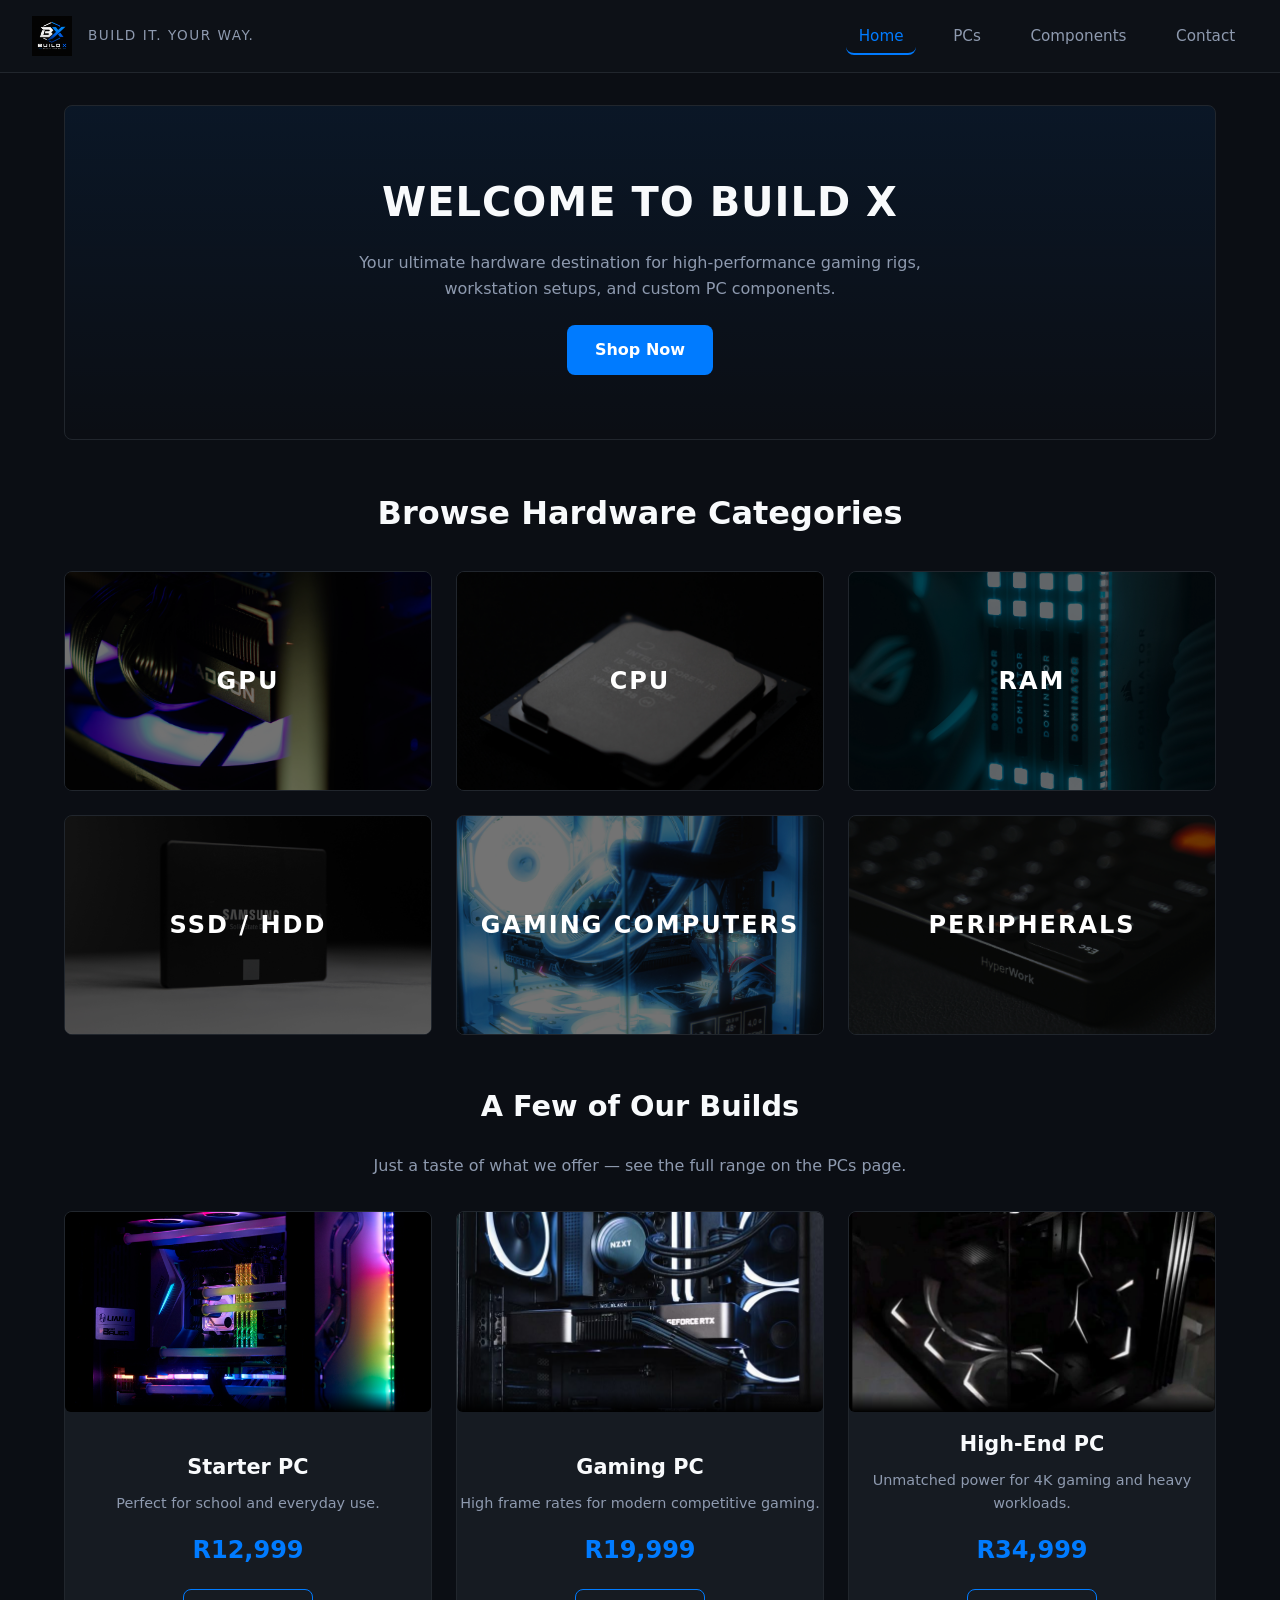
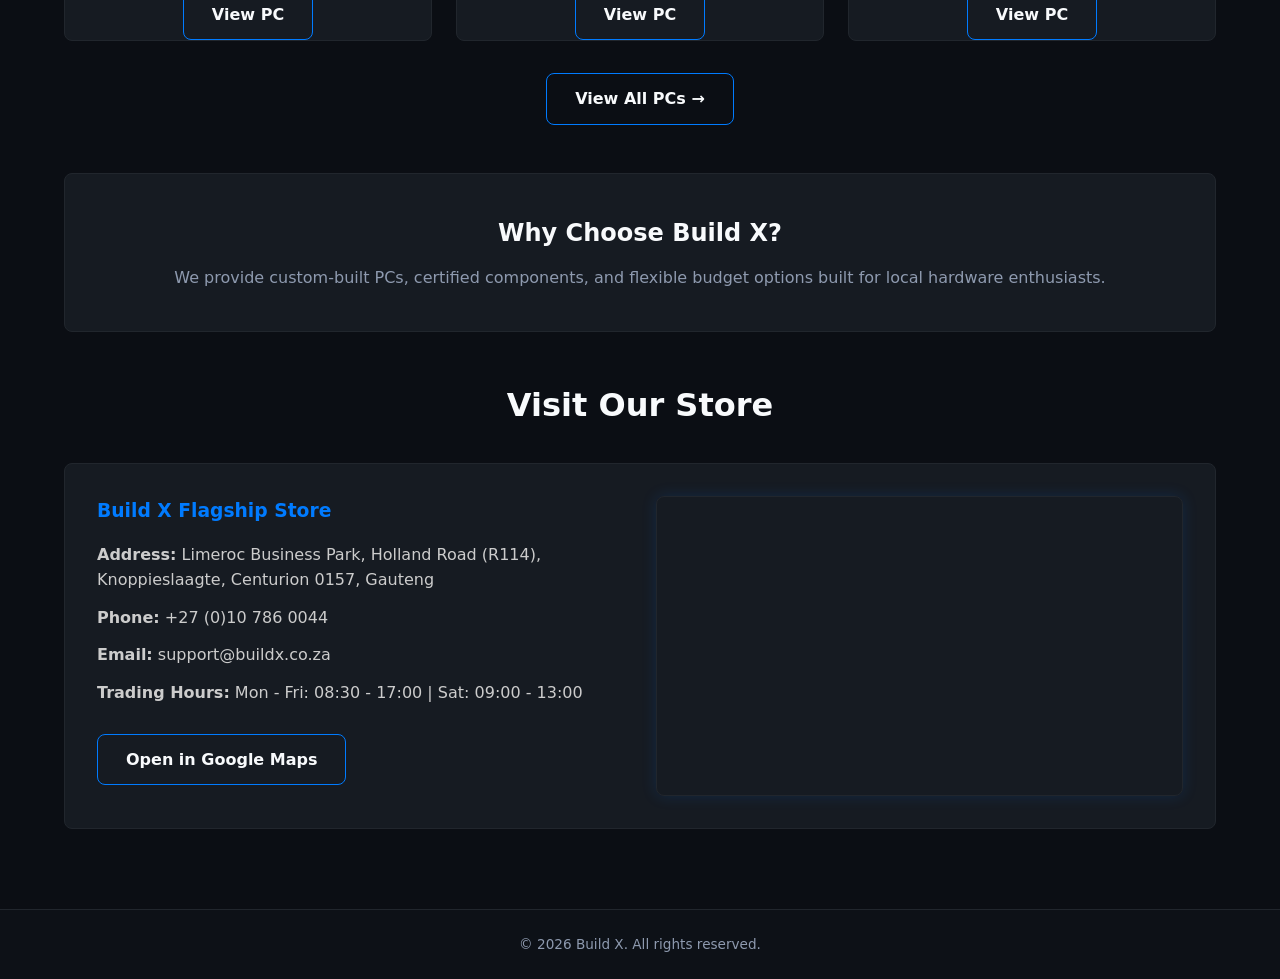
==== index.html @ 4990164e "Initial project commit" ====
<!DOCTYPE html>
<html lang="en">
<head>
  <meta charset="UTF-8">
  <meta name="viewport" content="width=device-width, initial-scale=1.0">
  <title>Build X | Custom PCs & Hardware</title>

  <!-- External CSS Stylesheet -->
  <link rel="stylesheet" href="styles.css">
</head>
<body>

  <!-- Site Header and Navigation -->
  <header class="site-header">
    <div class="logo-area">
      <!-- Site Logo Asset Link -->
      <a href="index.html">
        <img src="images/buildx.png" alt="Build X Logo" class="site-logo">
      </a>
      <span class="tagline">Build It. Your Way.</span>
    </div>

    <!-- Main Navigation Bar -->
    <nav class="main-nav">
      <ul>
        <li><a href="index.html" class="active">Home</a></li>
        <li><a href="products.html">PCs</a></li>
        <li><a href="components.html">Components</a></li>
        <li><a href="contact.html">Contact</a></li>
      </ul>
    </nav>
  </header>

  <!-- Main Content Area -->
  <main>
    <!-- Welcome Hero Banner -->
    <section class="hero">
      <h1>Welcome to Build X</h1>
      <p>Your ultimate hardware destination for high-performance gaming rigs, workstation setups, and custom PC components.</p>
      <a href="products.html" class="btn-primary">Shop Now</a>
    </section>

    <!-- Component Category Grid Section -->
    <section class="category-section">
      <h2>Browse Hardware Categories</h2>

      <div class="category-grid">
        <!-- GPU Category Card -->
        <a href="components.html#gpu" class="category-card">
          <img src="images/gpufinal.jpg" alt="Graphics Cards">
          <div class="category-overlay">
            <h3>GPU</h3>
          </div>
        </a>

        <!-- CPU Category Card -->
        <a href="components.html#cpu" class="category-card">
          <img src="images/cpu.jpg" alt="Processors">
          <div class="category-overlay">
            <h3>CPU</h3>
          </div>
        </a>

        <!-- RAM Category Card -->
        <a href="components.html#ram" class="category-card">
          <img src="images/ram.jpg" alt="Memory Modules">
          <div class="category-overlay">
            <h3>RAM</h3>
          </div>
        </a>

        <!-- Storage Category Card -->
        <a href="components.html#storage" class="category-card">
          <img src="images/ssd.jpg" alt="SSD and Hard Drives">
          <div class="category-overlay">
            <h3>SSD / HDD</h3>
          </div>
        </a>

        <!-- Gaming Computers Category Card -->
        <a href="products.html" class="category-card">
          <img src="images/pcbuildfinal.jpg" alt="Pre-built Gaming Computers">
          <div class="category-overlay">
            <h3>GAMING COMPUTERS</h3>
          </div>
        </a>

        <!-- Peripherals Category Card -->
        <a href="components.html#peripherals" class="category-card">
          <img src="images/peripherals.jpg" alt="Gaming Peripherals">
          <div class="category-overlay">
            <h3>PERIPHERALS</h3>
          </div>
        </a>
      </div>
    </section>

    <!-- Featured Pre-Built PCs Section (teaser — full catalog lives on products.html) -->
    <section class="products-section">
      <h2>A Few of Our Builds</h2>
      <p style="text-align: center; color: var(--text-muted); margin-bottom: 2rem;">
        Just a taste of what we offer — see the full range on the PCs page.
      </p>

      <div class="product-grid">

        <!-- Starter PC Card -->
        <article class="product-card">
          <div class="card-image">
            <img src="images/pccase1.jpg" alt="Starter PC">
          </div>
          <div class="card-body">
            <h3>Starter PC</h3>
            <p>Perfect for school and everyday use.</p>
            <p class="price">R12,999</p>
            <a href="products.html" class="btn-secondary">View PC</a>
          </div>
        </article>

        <!-- Gaming PC Card -->
        <article class="product-card">
          <div class="card-image">
            <img src="images/download.jpe" alt="Gaming PC">
          </div>
          <div class="card-body">
            <h3>Gaming PC</h3>
            <p>High frame rates for modern competitive gaming.</p>
            <p class="price">R19,999</p>
            <a href="products.html" class="btn-secondary">View PC</a>
          </div>
        </article>

        <!-- High-End PC Card -->
        <article class="product-card">
          <div class="card-image">
            <img src="images/overkill.jpe" alt="High-End PC Workstation">
          </div>
          <div class="card-body">
            <h3>High-End PC</h3>
            <p>Unmatched power for 4K gaming and heavy workloads.</p>
            <p class="price">R34,999</p>
            <a href="products.html" class="btn-secondary">View PC</a>
          </div>
        </article>

      </div>

      <div style="text-align: center; margin-top: 2rem;">
        <a href="products.html" class="btn-secondary">View All PCs →</a>
      </div>
    </section>

    <!-- Value Proposition Section -->
    <section class="about-summary">
      <h2>Why Choose Build X?</h2>
      <p>We provide custom-built PCs, certified components, and flexible budget options built for local hardware enthusiasts.</p>
    </section>

    <!-- Store Location & Hours Section -->
    <section class="location-section">
      <h2>Visit Our Store</h2>
      <div class="location-container">
        <!-- Store Information -->
        <div class="location-info">
          <h3>Build X Flagship Store</h3>
          <p><strong>Address:</strong> Limeroc Business Park, Holland Road (R114), Knoppieslaagte, Centurion 0157, Gauteng</p>
          <p><strong>Phone:</strong> +27 (0)10 786 0044</p>
          <p><strong>Email:</strong> support@buildx.co.za</p>
          <p><strong>Trading Hours:</strong> Mon - Fri: 08:30 - 17:00 | Sat: 09:00 - 13:00</p>
          <a href="https://www.google.com/maps/place/Evetech/@-25.9070533,28.0302525,17z/data=!3m1!4b1!4m6!3m5!1s0x1e956453e7af67eb:0x325b4bc90aec6164!8m2!3d-25.9070533!4d28.0302525!16s%2Fg%2F1tdd3hkb" target="_blank" rel="noopener noreferrer" class="btn-secondary">Open in Google Maps</a>
        </div>

        <!-- Right Side: Embedded Map -->
        <div class="location-map">
          <iframe
            src="https://www.google.com/maps/embed?pb=!1m18!1m12!1m3!1d3172.9612899073686!2d28.03025247496174!3d-25.907053251937146!2m3!1f0!2f0!3f0!3m2!1i1024!2i768!4f13.1!3m3!1m2!1s0x1e956453e7af67eb%3A0x325b4bc90aec6164!2sEvetech!5e1!3m2!1sen!2sus!4v1789694217841!5m2!1sen!2sus"
            width="100%"
            height="100%"
            style="border:0;"
            allowfullscreen=""
            loading="lazy"
            referrerpolicy="strict-origin-when-cross-origin">
          </iframe>
        </div>
      </div>
    </section>
  </main>

  <!-- Site Footer -->
  <footer class="site-footer">
    <p>&copy; 2026 Build X. All rights reserved.</p>
  </footer>

</body>
</html>
---- styles.css ----
/* ==========================================================================
   BUILD X - MAIN STYLESHEET
   Theme: Dark Tech / Cyber Blue
   ========================================================================== */

/* 1. Global CSS Variables & Theme Setup */
:root {
  --bg-dark: #0b0e14;         /* Obsidian Dark Background */
  --bg-card: #161b22;         /* Dark Card Container Background */
  --bg-header: #0d1117;       /* Header / Navigation Background */
  --accent-blue: #007bff;     /* Build X Electric Blue */
  --accent-hover: #0056b3;    /* Hover State Blue */
  --text-main: #f8fafc;       /* Bright White Text */
  --text-muted: #8e9aaf;      /* Steel Grey Muted Text */
  --border-color: #21262d;    /* Subdued Border Lines */
  --card-glow: rgba(0, 123, 255, 0.15); /* Soft Blue Neon Glow */
  --radius: 8px;              /* Smooth Corner Radius */
  --transition: all 0.3s ease;/* Smooth Animation State */
}

/* 2. Base Reset & Typography Defaults */
* {
  box-sizing: border-box;
  margin: 0;
  padding: 0;
}

.site-logo {
  max-height: 40px;
  width: auto;
  display: block;
}

body {
  background-color: var(--bg-dark);
  color: var(--text-main);
  font-family: 'Inter', system-ui, -apple-system, sans-serif;
  line-height: 1.6;
  min-height: 100vh;
  display: flex;
  flex-direction: column;
}

/* 3. Site Header & Global Navigation Menu */
.site-header {
  background-color: var(--bg-header);
  border-bottom: 1px solid var(--border-color);
  padding: 1rem 2rem;
  display: flex;
  justify-content: space-between;
  align-items: center;
  position: sticky;
  top: 0;
  z-index: 100;
}

.logo-area {
  display: flex;
  align-items: center;
  gap: 1rem;
}

.site-logo {
  height: 45px;
  width: auto;
  object-fit: contain;
}

.tagline {
  font-size: 0.85rem;
  color: var(--text-muted);
  text-transform: uppercase;
  letter-spacing: 1.5px;
}

.main-nav ul {
  display: flex;
  list-style: none;
  gap: 1.5rem;
}

.main-nav a {
  color: var(--text-muted);
  text-decoration: none;
  font-weight: 500;
  font-size: 0.95rem;
  padding: 0.5rem 0.8rem;
  border-radius: var(--radius);
  transition: var(--transition);
}

/* Pseudo-Classes: Navigation States */
.main-nav a:hover,
.main-nav a:focus {
  color: var(--text-main);
  background-color: rgba(255, 255, 255, 0.05);
  outline: none;
}

.main-nav a.active {
  color: var(--accent-blue);
  border-bottom: 2px solid var(--accent-blue);
}

/* 4. Main Page Layout & Sections */
main {
  flex: 1;
  max-width: 1200px;
  width: 90%;
  margin: 2rem auto;
}

/* Hero Section */
.hero {
  text-align: center;
  padding: 4rem 1rem;
  background: linear-gradient(180deg, rgba(0, 123, 255, 0.08) 0%, rgba(11, 14, 20, 0) 100%);
  border: 1px solid var(--border-color);
  border-radius: var(--radius);
  margin-bottom: 3rem;
}

.hero h1 {
  font-size: 2.5rem;
  letter-spacing: 1px;
  margin-bottom: 1rem;
  text-transform: uppercase;
}

.hero p {
  color: var(--text-muted);
  max-width: 600px;
  margin: 0 auto 1.5rem auto;
}

/* Button Component Styles & Hover Effects */
.btn-primary, .btn-secondary {
  display: inline-block;
  padding: 0.75rem 1.75rem;
  border-radius: var(--radius);
  font-weight: 600;
  text-decoration: none;
  transition: var(--transition);
  cursor: pointer;
}

.btn-primary {
  background-color: var(--accent-blue);
  color: #ffffff;
  border: none;
}

.btn-primary:hover, .btn-primary:focus {
  background-color: var(--accent-hover);
  box-shadow: 0 0 15px var(--card-glow);
}

.btn-secondary {
  background-color: transparent;
  color: var(--text-main);
  border: 1px solid var(--accent-blue);
}

.btn-secondary:hover, .btn-secondary:focus {
  background-color: var(--accent-blue);
  color: #ffffff;
}

/* 5. Product Grid (Flexbox / Grid Layout) */
.products-section {
  margin-bottom: 3rem;
}

.products-section h2 {
  font-size: 1.8rem;
  margin-bottom: 1.5rem;
  text-align: center;
}

.product-grid {
  display: grid;
  grid-template-columns: repeat(auto-fit, minmax(280px, 1fr));
  gap: 1.5rem;
}

/* Product Card Component & Glow Hover State */
.product-card {
  background-color: var(--bg-card);
  border: 1px solid var(--border-color);
  border-radius: var(--radius);
  padding: 1.5rem;
  text-align: center;
  transition: var(--transition);
  display: flex;
  flex-direction: column;
  justify-content: space-between;
}

.product-card:hover {
  transform: translateY(-5px);
  border-color: var(--accent-blue);
  box-shadow: 0 8px 20px var(--card-glow);
}

.product-card h3 {
  font-size: 1.3rem;
  color: var(--text-main);
  margin-bottom: 0.5rem;
}

.product-card p {
  color: var(--text-muted);
  font-size: 0.9rem;
  margin-bottom: 1rem;
}

.product-card .price {
  font-size: 1.5rem;
  font-weight: 700;
  color: var(--accent-blue);
  margin-bottom: 1.2rem;
}

/* About / Feature Summary Block */
.about-summary {
  background-color: var(--bg-card);
  border: 1px solid var(--border-color);
  padding: 2.5rem;
  border-radius: var(--radius);
  text-align: center;
}

.about-summary h2 {
  margin-bottom: 0.8rem;
}

.about-summary p {
  color: var(--text-muted);
}

/* 6. Footer Section */
.site-footer {
  background-color: var(--bg-header);
  border-top: 1px solid var(--border-color);
  text-align: center;
  padding: 1.5rem;
  color: var(--text-muted);
  font-size: 0.85rem;
}

/* ==========================================================================
   7. RESPONSIVE DESIGN (MEDIA QUERIES)
   ========================================================================== */

/* Tablet Breakpoint (768px and below) */
@media (max-width: 768px) {
  .site-header {
    flex-direction: column;
    gap: 1rem;
    padding: 1rem;
  }

  .main-nav ul {
    gap: 1rem;
  }

  .hero h1 {
    font-size: 2rem;
  }
}

/* Mobile Breakpoint (480px and below) */
@media (max-width: 480px) {
  .main-nav ul {
    flex-direction: column;
    text-align: center;
    gap: 0.5rem;
  }

  .tagline {
    display: none; /* Hide tagline on tiny screens for clean header */
  }

  .hero {
    padding: 2rem 1rem;
  }

  .hero h1 {
    font-size: 1.6rem;
  }
}
.card-image {
  width: 100%;
  height: 160px;
  margin-bottom: 1rem;
  border-radius: 6px;
  overflow: hidden;
}

.card-image img {
  width: 100%;
  height: 100%;
  object-fit: contain;
}
/* ==========================================================================
   CATEGORY IMAGE TILES (OVERLAY STYLE)
   ========================================================================== */

.category-section {
  margin: 3rem 0;
}

.category-section h2 {
  text-align: center;
  font-size: 2rem;
  margin-bottom: 2rem;
}

/* 2x3 Grid on Desktop */
.category-grid {
  display: grid;
  grid-template-columns: repeat(3, 1fr);
  gap: 1.5rem;
}

/* Card Container with Relative Positioning */
.category-card {
  position: relative;
  height: 220px;
  border-radius: var(--radius);
  overflow: hidden;
  border: 1px solid var(--border-color);
  display: block;
  text-decoration: none;
  transition: var(--transition);
}

.category-card img {
  width: 100%;
  height: 100%;
  object-fit: cover;
  transition: transform 0.4s ease;
}

/* Dark Tint Overlay with Centered Bold Text */
.category-overlay {
  position: absolute;
  inset: 0;
  background: rgba(0, 0, 0, 0.55); /* Darkens image so text stays clear */
  display: flex;
  align-items: center;
  justify-content: center;
  transition: var(--transition);
}

.category-overlay h3 {
  color: #ffffff;
  font-size: 1.5rem;
  font-weight: 800;
  text-transform: uppercase;
  letter-spacing: 2px;
  text-align: center;
  padding: 0 1rem;
}

/* Hover States: Image Zoom + Blue Border Glow */
.category-card:hover {
  border-color: var(--accent-blue);
  box-shadow: 0 0 20px var(--card-glow);
}

.category-card:hover img {
  transform: scale(1.08); /* Smooth zoom effect on hover */
}

.category-card:hover .category-overlay {
  background: rgba(0, 123, 255, 0.35); /* Swaps dark overlay to electric blue tint */
}

/* Responsive Grid for Mobile */
@media (max-width: 768px) {
  .category-grid {
    grid-template-columns: repeat(2, 1fr);
  }
}

@media (max-width: 480px) {
  .category-grid {
    grid-template-columns: 1fr;
  }
}
/* Top Category Card Container */
.category-card {
  position: relative;
  height: 220px;       /* Forces a fixed card height */
  overflow: hidden;    /* Clips image corners to match rounded border */
}

/* Top Image styling */
.category-card img {
  width: 100%;
  height: 100%;
  object-fit: cover;   /* Magic property: Zooms and crops photo to fill 100% */
}
/* 1. Remove inner padding from the outer card container */
.product-card {
  padding: 0;          /* Removes space around the image */
  overflow: hidden;    /* Keeps top corners smoothly rounded */
}

/* 2. Force the image to fill and zoom inside its header box */
.card-image {
  width: 100%;
  height: 200px;       /* Sets fixed height for the image header */
  overflow: hidden;
}

.card-image img {
  width: 100%;
  height: 100%;
  object-fit: cover;   /* Zooms and crops to eliminate empty sidebars */
}
/* ==========================================================================
   FEATURED RIGS CARD IMAGES (FULL VIEW - NO CROPPING)
   ========================================================================= */

/* Update the image container box */
.card-image {
  width: 100%;
  height: 200px; /* Kept fixed height for grid consistency */
  overflow: hidden;
  
  /* Centering logic for full containment */
  display: flex;
  align-items: center;
  justify-content: center;
  
  /* Creates a dark backdrop so edges blend in with the dark theme */
  background: #000000;
  
  /* Optional: Adds a very subtle blur glow effect */
  position: relative; 
}

/* Optional: Adds blur effect behind the object, if desired.
   If this makes it too messy, delete this whole block below. */
.card-image::before {
  content: '';
  position: absolute;
  inset: 0;
  background-image: inherit; /* Uses same background image */
  filter: blur(8px);
  opacity: 0.2; /* keeps it very faint */
}

/* Update the image itself */
.card-image img {
  width: 100%;
  height: 100%;

  
  /* Prevents blur from bleeding into the product itself */
  position: relative;
  z-index: 1;
  
  /* Optional: Softens edges a bit for smoother blend */
  mask-image: linear-gradient(to bottom, rgba(0,0,0,1) 90%, rgba(0,0,0,0) 100%);
  
  /* Keeps zoom hover effect from before */
  transition: transform 0.4s ease;
}

/* Updated hover effect to zoom the full PC case smoothly */
.product-card:hover .card-image img {
  transform: scale(1.06); 
}
/* ==========================================================================
   LOCATION & MAP SECTION
   ========================================================================== */

.location-section {
  margin: 3rem 0;
}

.location-section h2 {
  text-align: center;
  font-size: 2rem;
  margin-bottom: 2rem;
}

.location-container {
  display: grid;
  grid-template-columns: 1fr 1fr;
  gap: 2rem;
  background-color: var(--bg-card);
  border: 1px solid var(--border-color);
  border-radius: var(--radius);
  padding: 2rem;
}

.location-info h3 {
  color: var(--accent-blue);
  margin-bottom: 1rem;
}

.location-info p {
  margin-bottom: 0.75rem;
  color: #cccccc;
}

.location-info .btn-secondary {
  display: inline-block;
  margin-top: 1rem;
}

.location-map iframe {
  width: 100%;
  height: 100%;
  min-height: 250px;
}

@media (max-width: 768px) {
  .location-container {
    grid-template-columns: 1fr;
  }
}
/* 2-Column Store Layout */
.store-container {
  display: grid;
  grid-template-columns: 1fr 1fr; /* Equal split for left details & right map */
  gap: 2rem;
  align-items: center;
  text-align: left; /* Aligns text cleanly to the left */
}

.store-info h3 {
  color: var(--accent-blue);
  font-size: 1.5rem;
  margin-bottom: 1rem;
}

.store-info p {
  margin-bottom: 0.8rem;
  font-size: 0.95rem;
}

.map-btn {
  margin-top: 1rem;
  display: inline-block;
}

/* Styled Right Map Container */
.location-map {
  width: 100%;
  height: 300px;
  border-radius: var(--radius);
  overflow: hidden;
  border: 1px solid var(--border-color);
  box-shadow: 0 0 15px var(--card-glow);
}

/* Mobile Breakpoint: Stack vertically on small screens */
@media (max-width: 768px) {
  .store-container {
    grid-template-columns: 1fr;
  }
  
  .location-map {
    height: 250px;
  }
}
/* ==========================================================================
   CONTACT PAGE & FORM STYLES
   ========================================================================== */

.contact-section {
  margin-bottom: 3rem;
}

.contact-header {
  text-align: center;
  margin-bottom: 2.5rem;
}

.contact-header h1 {
  font-size: 2.2rem;
  margin-bottom: 0.5rem;
}

.contact-header p {
  color: var(--text-muted);
  max-width: 600px;
  margin: 0 auto;
}

/* 2-Column Grid Layout */
.contact-wrapper {
  display: grid;
  grid-template-columns: 1.2fr 0.8fr;
  gap: 2rem;
  align-items: start;
}

/* Contact Form Container */
.contact-form {
  background-color: var(--bg-card);
  border: 1px solid var(--border-color);
  border-radius: var(--radius);
  padding: 2rem;
  display: flex;
  flex-direction: column;
  gap: 1.2rem;
}

.form-group {
  display: flex;
  flex-direction: column;
  gap: 0.5rem;
  text-align: left;
}

.form-group label {
  font-size: 0.9rem;
  font-weight: 600;
  color: var(--text-main);
}

/* Inputs, Selects, & Textareas */
.form-group input,
.form-group select,
.form-group textarea {
  width: 100%;
  padding: 0.75rem 1rem;
  background-color: var(--bg-dark);
  border: 1px solid var(--border-color);
  border-radius: var(--radius);
  color: var(--text-main);
  font-family: inherit;
  font-size: 0.95rem;
  transition: var(--transition);
}

/* Focus Pseudo-Class State (Required for UX & Rubric points) */
.form-group input:focus,
.form-group select:focus,
.form-group textarea:focus {
  outline: none;
  border-color: var(--accent-blue);
  box-shadow: 0 0 10px var(--card-glow);
}

.form-submit {
  width: 100%;
  margin-top: 0.5rem;
}

/* Contact Info Card (Right Side) */
.contact-info-card {
  background-color: var(--bg-card);
  border: 1px solid var(--border-color);
  border-radius: var(--radius);
  padding: 2rem;
  text-align: left;
}

.contact-info-card h3 {
  color: var(--accent-blue);
  margin-bottom: 1.5rem;
  font-size: 1.4rem;
}

.info-item {
  margin-bottom: 1.2rem;
}

.info-title {
  display: block;
  font-weight: 600;
  color: var(--text-main);
  font-size: 0.9rem;
}

.info-item p {
  color: var(--text-muted);
  font-size: 0.95rem;
}

.support-box {
  margin-top: 2rem;
  padding: 1rem;
  background-color: rgba(0, 123, 255, 0.08);
  border: 1px solid var(--card-glow);
  border-radius: var(--radius);
}

.support-box h4 {
  color: var(--accent-blue);
  margin-bottom: 0.4rem;
}

.support-box p {
  font-size: 0.85rem;
  color: var(--text-muted);
}

/* Responsive Breakpoint for Mobile/Tablet */
@media (max-width: 768px) {
  .contact-wrapper {
    grid-template-columns: 1fr;
  }
}
/* ==========================================================================
   RESPONSIVE — TYPOGRAPHY ADJUSTMENTS (add inside existing 768px query)
   ========================================================================== */
@media (max-width: 768px) {
  h2 {
    font-size: 1.5rem;
  }

  .product-card h3 {
    font-size: 1.15rem;
  }

  .product-card .price {
    font-size: 1.3rem;
  }

  .category-overlay h3 {
    font-size: 1.2rem;
  }

  .about-summary p,
  .hero p {
    font-size: 0.95rem;
  }
}

/* ==========================================================================
   RESPONSIVE — IMAGE ADJUSTMENTS (add inside existing 768px query)
   ========================================================================== */
@media (max-width: 768px) {
  .category-card {
    height: 160px; /* shorter tiles so 2-column grid doesn't feel cramped */
  }

  .card-image {
    height: 160px;
  }

  .location-map {
    height: 220px;
  }
}
/* ==========================================================================
   RESPONSIVE — MOBILE REFINEMENTS (add inside existing 480px query)
   ========================================================================== */
@media (max-width: 480px) {
  h2 {
    font-size: 1.3rem;
  }

  .product-card h3 {
    font-size: 1.05rem;
  }

  .product-card .price {
    font-size: 1.2rem;
  }

  .category-overlay h3 {
    font-size: 1rem;
    letter-spacing: 1px; /* tighter than desktop's 2px, less cramped on small screens */
  }

  .category-card {
    height: 140px;
  }

  .card-image {
    height: 140px;
  }

  .btn-primary, .btn-secondary {
    width: 100%; /* full-width tappable buttons feel better on touch screens */
    text-align: center;
    padding: 0.85rem 1rem; /* slightly taller for easier tapping */
  }

  main {
    width: 92%; /* a bit more breathing room on tiny screens */
  }

  .location-map {
    height: 200px;
  }
}
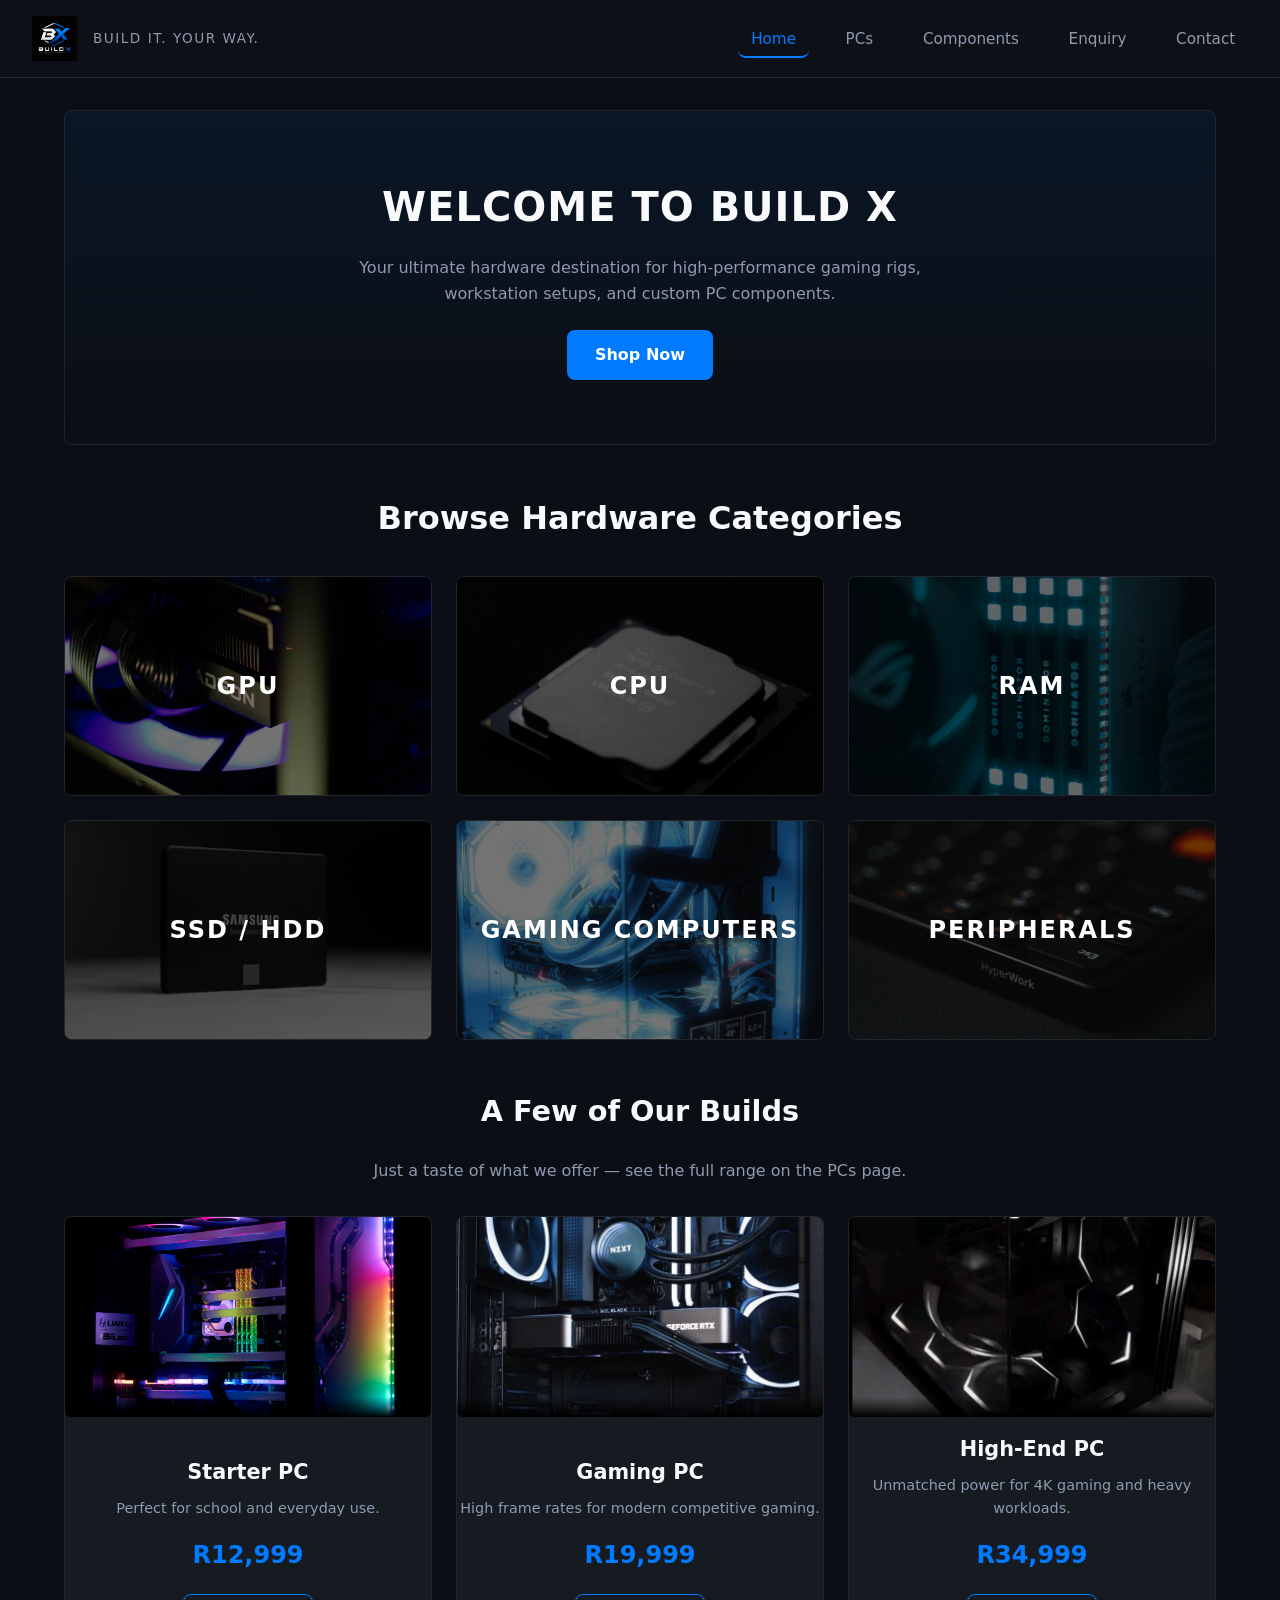
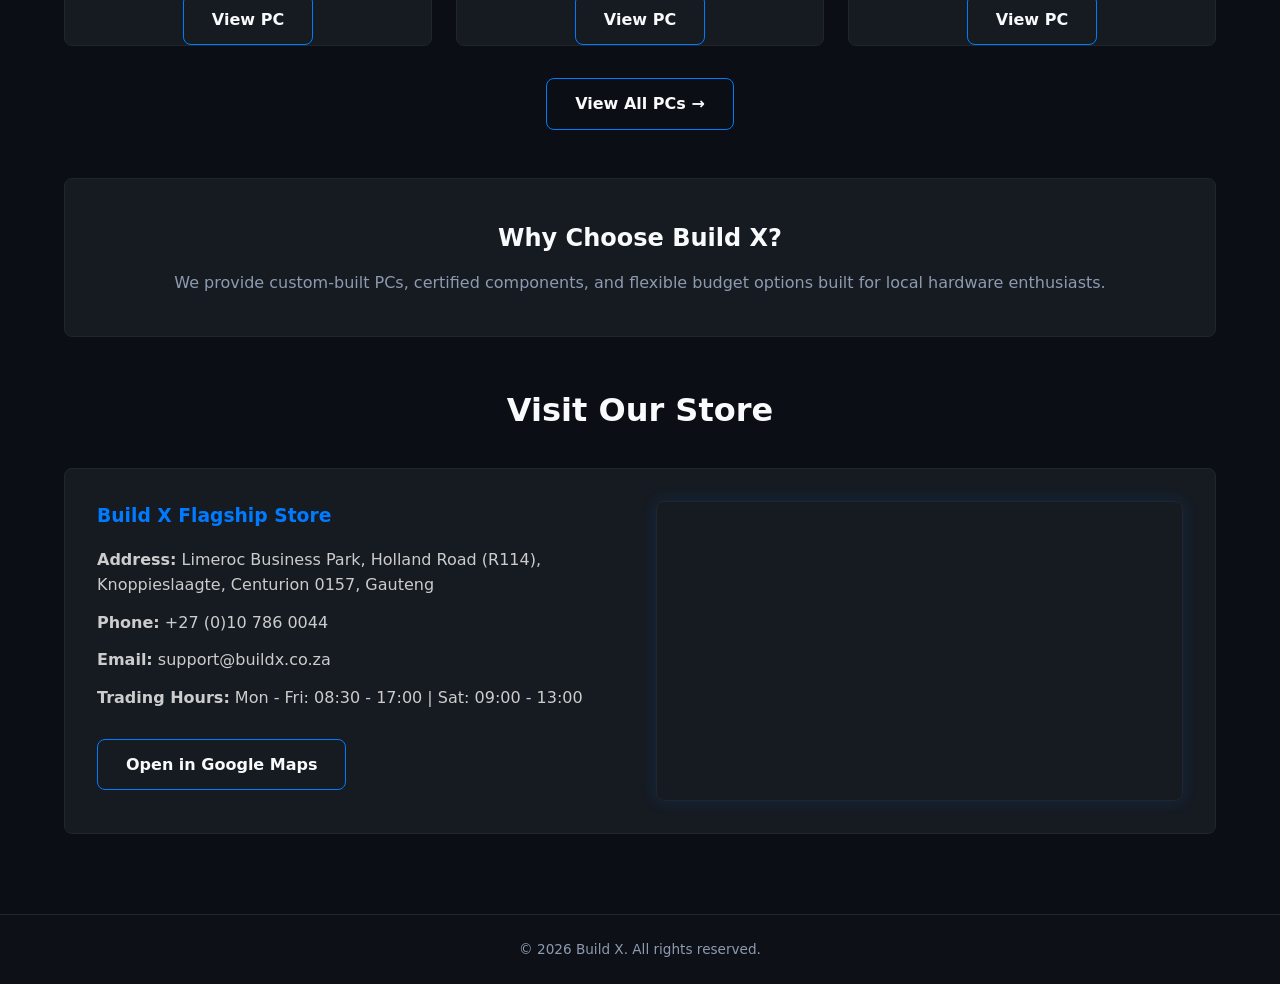
==== commit 35291b3f: "Final polish: Fixed mobile CSS, updated navigation links, finalised project" ====
--- a/index.html
+++ b/index.html
@@ -3,7 +3,9 @@
 <head>
   <meta charset="UTF-8">
   <meta name="viewport" content="width=device-width, initial-scale=1.0">
-  <title>Build X | Custom PCs & Hardware</title>
+  <title>Build X | Gaming PCs & Custom Computers South Africa</title>
+  <meta name="description" content="Shop pre-built gaming PCs, custom computers and PC components at Build X in South Africa. Explore GPUs, CPUs, RAM and storage for gaming, work and creative builds.">
+  <meta name="keywords" content="gaming PCs South Africa, pre-built gaming computers, custom PC builds South Africa, gaming computer, 1440p gaming PC, 4K workstation, PC components, graphics cards, GPUs, CPUs, RAM, SSD storage, Build X">
 
   <!-- External CSS Stylesheet -->
   <link rel="stylesheet" href="styles.css">
@@ -15,7 +17,7 @@
     <div class="logo-area">
       <!-- Site Logo Asset Link -->
       <a href="index.html">
-        <img src="images/buildx.png" alt="Build X Logo" class="site-logo">
+        <img src="images/buildx.png" alt="Build X custom computers and gaming PCs logo" class="site-logo">
       </a>
       <span class="tagline">Build It. Your Way.</span>
     </div>
@@ -26,6 +28,7 @@
         <li><a href="index.html" class="active">Home</a></li>
         <li><a href="products.html">PCs</a></li>
         <li><a href="components.html">Components</a></li>
+        <li><a href="enquiries.html">Enquiry</a></li>
         <li><a href="contact.html">Contact</a></li>
       </ul>
     </nav>
@@ -47,7 +50,7 @@
       <div class="category-grid">
         <!-- GPU Category Card -->
         <a href="components.html#gpu" class="category-card">
-          <img src="images/gpufinal.jpg" alt="Graphics Cards">
+          <img src="images/gpufinal.jpg" alt="Graphics card components for custom gaming PCs">
           <div class="category-overlay">
             <h3>GPU</h3>
           </div>
@@ -55,7 +58,7 @@
 
         <!-- CPU Category Card -->
         <a href="components.html#cpu" class="category-card">
-          <img src="images/cpu.jpg" alt="Processors">
+          <img src="images/cpu.jpg" alt="Desktop processors for gaming and custom computer builds">
           <div class="category-overlay">
             <h3>CPU</h3>
           </div>
@@ -63,7 +66,7 @@
 
         <!-- RAM Category Card -->
         <a href="components.html#ram" class="category-card">
-          <img src="images/ram.jpg" alt="Memory Modules">
+          <img src="images/ram.jpg" alt="RAM memory modules for desktop PC upgrades">
           <div class="category-overlay">
             <h3>RAM</h3>
           </div>
@@ -71,7 +74,7 @@
 
         <!-- Storage Category Card -->
         <a href="components.html#storage" class="category-card">
-          <img src="images/ssd.jpg" alt="SSD and Hard Drives">
+          <img src="images/ssd.jpg" alt="SSD storage drives for custom computers and gaming PCs">
           <div class="category-overlay">
             <h3>SSD / HDD</h3>
           </div>
@@ -79,7 +82,7 @@
 
         <!-- Gaming Computers Category Card -->
         <a href="products.html" class="category-card">
-          <img src="images/pcbuildfinal.jpg" alt="Pre-built Gaming Computers">
+          <img src="images/pcbuildfinal.jpg" alt="Pre-built gaming computers available from Build X in South Africa">
           <div class="category-overlay">
             <h3>GAMING COMPUTERS</h3>
           </div>
@@ -87,7 +90,7 @@
 
         <!-- Peripherals Category Card -->
         <a href="components.html#peripherals" class="category-card">
-          <img src="images/peripherals.jpg" alt="Gaming Peripherals">
+          <img src="images/peripherals.jpg" alt="Gaming peripherals for a complete PC setup">
           <div class="category-overlay">
             <h3>PERIPHERALS</h3>
           </div>
@@ -107,7 +110,7 @@
         <!-- Starter PC Card -->
         <article class="product-card">
           <div class="card-image">
-            <img src="images/pccase1.jpg" alt="Starter PC">
+            <img src="images/pccase1.jpg" alt="Starter desktop PC for everyday use and entry-level gaming">
           </div>
           <div class="card-body">
             <h3>Starter PC</h3>
@@ -120,7 +123,7 @@
         <!-- Gaming PC Card -->
         <article class="product-card">
           <div class="card-image">
-            <img src="images/download.jpe" alt="Gaming PC">
+            <img src="images/gaming-pc-1440p.jpg" alt="Pre-built 1440p gaming PC for high-frame-rate modern gaming">
           </div>
           <div class="card-body">
             <h3>Gaming PC</h3>
@@ -133,7 +136,7 @@
         <!-- High-End PC Card -->
         <article class="product-card">
           <div class="card-image">
-            <img src="images/overkill.jpe" alt="High-End PC Workstation">
+            <img src="images/high-end-4k-workstation.jpg" alt="High-end 4K gaming PC workstation for demanding creative and computing workloads">
           </div>
           <div class="card-body">
             <h3>High-End PC</h3>
@@ -191,5 +194,6 @@
     <p>&copy; 2026 Build X. All rights reserved.</p>
   </footer>
 
+  <script src="js_assets/product-lightbox.js" defer></script>
 </body>
 </html>
--- a/styles.css
+++ b/styles.css
@@ -25,12 +25,6 @@
   padding: 0;
 }
 
-.site-logo {
-  max-height: 40px;
-  width: auto;
-  display: block;
-}
-
 body {
   background-color: var(--bg-dark);
   color: var(--text-main);
@@ -64,6 +58,7 @@
   height: 45px;
   width: auto;
   object-fit: contain;
+  display: block;
 }
 
 .tagline {
@@ -183,12 +178,138 @@
   gap: 1.5rem;
 }
 
+.product-search {
+  display: block;
+  max-width: 32rem;
+  margin: 0 auto 1.5rem;
+}
+
+.product-search input {
+  width: 100%;
+  padding: 0.75rem 1rem;
+  color: var(--text-main);
+  background-color: var(--bg-dark);
+  border: 1px solid var(--border-color);
+  border-radius: var(--radius);
+  font: inherit;
+}
+
+.product-search input:focus-visible {
+  outline: 2px solid var(--accent-blue);
+  outline-offset: 2px;
+}
+
+.visually-hidden {
+  position: absolute;
+  width: 1px;
+  height: 1px;
+  padding: 0;
+  margin: -1px;
+  overflow: hidden;
+  clip: rect(0, 0, 0, 0);
+  white-space: nowrap;
+  border: 0;
+}
+
+.product-card[hidden],
+.search-empty[hidden] {
+  display: none;
+}
+
+.product-lightbox {
+  position: fixed;
+  inset: 0;
+  z-index: 1000;
+  display: flex;
+  align-items: center;
+  justify-content: center;
+  padding: 4rem 1.5rem 1.5rem;
+  background: rgba(0, 0, 0, 0.85);
+}
+
+.lightbox-image {
+  display: block;
+  max-width: min(100%, 80rem);
+  max-height: calc(100vh - 5.5rem);
+  object-fit: contain;
+  border-radius: var(--radius);
+}
+
+.lightbox-close {
+  position: absolute;
+  top: 1rem;
+  right: 1rem;
+  width: 3rem;
+  height: 3rem;
+  color: var(--text-main);
+  background: var(--bg-card);
+  border: 1px solid var(--border-color);
+  border-radius: 50%;
+  font: inherit;
+  font-size: 1.75rem;
+  line-height: 1;
+  cursor: pointer;
+}
+
+.lightbox-close:focus-visible {
+  outline: 2px solid var(--accent-blue);
+  outline-offset: 3px;
+}
+
+.card-image img[role="button"],
+.category-card img[role="button"] {
+  cursor: zoom-in;
+}
+
+.card-image img[role="button"]:focus-visible,
+.category-card img[role="button"]:focus-visible {
+  outline: 2px solid var(--accent-blue);
+  outline-offset: 3px;
+}
+
+.search-empty {
+  color: var(--text-muted);
+  text-align: center;
+}
+
+.product-filters {
+  display: flex;
+  flex-wrap: wrap;
+  justify-content: center;
+  gap: 0.75rem;
+  margin-bottom: 2rem;
+}
+
+.filter-button {
+  padding: 0.6rem 1rem;
+  color: var(--text-muted);
+  background-color: var(--bg-card);
+  border: 1px solid var(--border-color);
+  border-radius: var(--radius);
+  font: inherit;
+  cursor: pointer;
+  transition: color 0.2s ease, background-color 0.2s ease, border-color 0.2s ease;
+}
+
+.filter-button:hover,
+.filter-button:focus-visible,
+.filter-button.is-active {
+  color: var(--text-main);
+  background-color: var(--accent-blue);
+  border-color: var(--accent-blue);
+}
+
+.products-section[hidden] {
+  display: none;
+}
+
 /* Product Card Component & Glow Hover State */
 .product-card {
   background-color: var(--bg-card);
   border: 1px solid var(--border-color);
   border-radius: var(--radius);
-  padding: 1.5rem;
+  padding: 0;
+  overflow: hidden;
   text-align: center;
   transition: var(--transition);
   display: flex;
@@ -221,6 +342,29 @@
   margin-bottom: 1.2rem;
 }
 
+.card-image {
+  display: flex;
+  align-items: center;
+  justify-content: center;
+  position: relative;
+  width: 100%;
+  height: 200px;
+  margin-bottom: 1rem;
+  overflow: hidden;
+  border-radius: 6px;
+  background: #000000;
+}
+
+.card-image img {
+  position: relative;
+  z-index: 1;
+  width: 100%;
+  height: 100%;
+  object-fit: cover;
+  mask-image: linear-gradient(to bottom, #000 90%, transparent);
+  transition: transform 0.4s ease;
+}
+
 /* About / Feature Summary Block */
 .about-summary {
   background-color: var(--bg-card);
@@ -248,60 +392,6 @@
   font-size: 0.85rem;
 }
 
-/* ==========================================================================
-   7. RESPONSIVE DESIGN (MEDIA QUERIES)
-   ========================================================================== */
-
-/* Tablet Breakpoint (768px and below) */
-@media (max-width: 768px) {
-  .site-header {
-    flex-direction: column;
-    gap: 1rem;
-    padding: 1rem;
-  }
-
-  .main-nav ul {
-    gap: 1rem;
-  }
-
-  .hero h1 {
-    font-size: 2rem;
-  }
-}
-
-/* Mobile Breakpoint (480px and below) */
-@media (max-width: 480px) {
-  .main-nav ul {
-    flex-direction: column;
-    text-align: center;
-    gap: 0.5rem;
-  }
-
-  .tagline {
-    display: none; /* Hide tagline on tiny screens for clean header */
-  }
-
-  .hero {
-    padding: 2rem 1rem;
-  }
-
-  .hero h1 {
-    font-size: 1.6rem;
-  }
-}
-.card-image {
-  width: 100%;
-  height: 160px;
-  margin-bottom: 1rem;
-  border-radius: 6px;
-  overflow: hidden;
-}
-
-.card-image img {
-  width: 100%;
-  height: 100%;
-  object-fit: contain;
-}
 /* ==========================================================================
    CATEGORY IMAGE TILES (OVERLAY STYLE)
    ========================================================================== */
@@ -377,102 +467,18 @@
   background: rgba(0, 123, 255, 0.35); /* Swaps dark overlay to electric blue tint */
 }
 
-/* Responsive Grid for Mobile */
-@media (max-width: 768px) {
-  .category-grid {
-    grid-template-columns: repeat(2, 1fr);
-  }
-}
-
-@media (max-width: 480px) {
-  .category-grid {
-    grid-template-columns: 1fr;
-  }
-}
-/* Top Category Card Container */
-.category-card {
-  position: relative;
-  height: 220px;       /* Forces a fixed card height */
-  overflow: hidden;    /* Clips image corners to match rounded border */
-}
-
-/* Top Image styling */
-.category-card img {
-  width: 100%;
-  height: 100%;
-  object-fit: cover;   /* Magic property: Zooms and crops photo to fill 100% */
-}
-/* 1. Remove inner padding from the outer card container */
-.product-card {
-  padding: 0;          /* Removes space around the image */
-  overflow: hidden;    /* Keeps top corners smoothly rounded */
-}
-
-/* 2. Force the image to fill and zoom inside its header box */
-.card-image {
-  width: 100%;
-  height: 200px;       /* Sets fixed height for the image header */
-  overflow: hidden;
-}
-
-.card-image img {
-  width: 100%;
-  height: 100%;
-  object-fit: cover;   /* Zooms and crops to eliminate empty sidebars */
-}
-/* ==========================================================================
-   FEATURED RIGS CARD IMAGES (FULL VIEW - NO CROPPING)
-   ========================================================================= */
-
-/* Update the image container box */
-.card-image {
-  width: 100%;
-  height: 200px; /* Kept fixed height for grid consistency */
-  overflow: hidden;
-  
-  /* Centering logic for full containment */
-  display: flex;
-  align-items: center;
-  justify-content: center;
-  
-  /* Creates a dark backdrop so edges blend in with the dark theme */
-  background: #000000;
-  
-  /* Optional: Adds a very subtle blur glow effect */
-  position: relative; 
-}
-
-/* Optional: Adds blur effect behind the object, if desired.
-   If this makes it too messy, delete this whole block below. */
+/* Subtle backdrop effect behind the product image. */
 .card-image::before {
   content: '';
   position: absolute;
   inset: 0;
-  background-image: inherit; /* Uses same background image */
+  background-image: inherit;
   filter: blur(8px);
-  opacity: 0.2; /* keeps it very faint */
-}
-
-/* Update the image itself */
-.card-image img {
-  width: 100%;
-  height: 100%;
-
-  
-  /* Prevents blur from bleeding into the product itself */
-  position: relative;
-  z-index: 1;
-  
-  /* Optional: Softens edges a bit for smoother blend */
-  mask-image: linear-gradient(to bottom, rgba(0,0,0,1) 90%, rgba(0,0,0,0) 100%);
-  
-  /* Keeps zoom hover effect from before */
-  transition: transform 0.4s ease;
-}
-
-/* Updated hover effect to zoom the full PC case smoothly */
+  opacity: 0.2;
+}
+
 .product-card:hover .card-image img {
-  transform: scale(1.06); 
+  transform: scale(1.06);
 }
 /* ==========================================================================
    LOCATION & MAP SECTION
@@ -519,11 +525,6 @@
   min-height: 250px;
 }
 
-@media (max-width: 768px) {
-  .location-container {
-    grid-template-columns: 1fr;
-  }
-}
 /* 2-Column Store Layout */
 .store-container {
   display: grid;
@@ -559,22 +560,22 @@
   box-shadow: 0 0 15px var(--card-glow);
 }
 
-/* Mobile Breakpoint: Stack vertically on small screens */
-@media (max-width: 768px) {
-  .store-container {
-    grid-template-columns: 1fr;
-  }
-  
-  .location-map {
-    height: 250px;
-  }
-}
 /* ==========================================================================
    CONTACT PAGE & FORM STYLES
    ========================================================================== */
 
 .contact-section {
   margin-bottom: 3rem;
+}
+
+.enquiry-section .contact-form {
+  max-width: 760px;
+  margin-inline: auto;
+}
+
+.text-muted {
+  color: var(--text-muted);
+  font-weight: 400;
 }
 
 .contact-header {
@@ -654,6 +655,37 @@
   margin-top: 0.5rem;
 }
 
+.form-status:not(:empty) {
+  padding: 0.85rem 1rem;
+  color: var(--text-main);
+  background-color: var(--bg-dark);
+  border: 1px solid var(--accent-blue);
+  border-radius: var(--radius);
+}
+
+.error-msg {
+  color: #ff8a8a;
+  font-size: 0.875rem;
+  line-height: 1.3;
+}
+
+.form-group input[aria-invalid="true"],
+.form-group select[aria-invalid="true"],
+.form-group textarea[aria-invalid="true"] {
+  border-color: #ff8a8a;
+}
+
+#quote-result {
+  margin-top: 1.5rem;
+  padding: 2rem;
+  color: #14532d;
+  background-color: #dcfce7;
+  border: 1px solid #3fb950;
+  border-radius: var(--radius);
+  line-height: 1.6;
+  text-align: center;
+}
+
 /* Contact Info Card (Right Side) */
 .contact-info-card {
   background-color: var(--bg-card);
@@ -703,62 +735,123 @@
   color: var(--text-muted);
 }
 
-/* Responsive Breakpoint for Mobile/Tablet */
+/* Responsive layouts */
 @media (max-width: 768px) {
+  .site-header {
+    flex-direction: column;
+    gap: 1rem;
+    padding: 1rem;
+  }
+
+  .logo-area {
+    justify-content: center;
+    align-items: center;
+  }
+
+  .site-logo {
+    width: auto;
+    max-width: 100%;
+    height: 35px;
+    max-height: none;
+  }
+
+  .tagline {
+    display: none;
+  }
+
+  .main-nav ul {
+    flex-wrap: wrap;
+    justify-content: center;
+    gap: 0.35rem 0.5rem;
+  }
+
+  .main-nav li {
+    margin: 0;
+    padding: 0;
+  }
+
+  .main-nav a {
+    padding: 0.4rem 0.55rem;
+    font-size: 0.9rem;
+  }
+
+  .hero h1 {
+    font-size: 2rem;
+  }
+
+  h2 {
+    font-size: 1.5rem;
+  }
+
+  .category-grid {
+    grid-template-columns: repeat(2, 1fr);
+  }
+
+  .category-card,
+  .card-image {
+    height: 160px;
+  }
+
+  .category-overlay h3 {
+    font-size: 1.2rem;
+  }
+
+  .product-card h3 {
+    font-size: 1.15rem;
+  }
+
+  .product-card .price {
+    font-size: 1.3rem;
+  }
+
+  .hero p,
+  .about-summary p {
+    font-size: 0.95rem;
+  }
+
+  .location-container,
+  .store-container,
   .contact-wrapper {
     grid-template-columns: 1fr;
   }
-}
-/* ==========================================================================
-   RESPONSIVE — TYPOGRAPHY ADJUSTMENTS (add inside existing 768px query)
-   ========================================================================== */
-@media (max-width: 768px) {
-  h2 {
-    font-size: 1.5rem;
-  }
-
-  .product-card h3 {
-    font-size: 1.15rem;
-  }
-
-  .product-card .price {
-    font-size: 1.3rem;
-  }
-
-  .category-overlay h3 {
-    font-size: 1.2rem;
-  }
-
-  .about-summary p,
-  .hero p {
-    font-size: 0.95rem;
-  }
-}
-
-/* ==========================================================================
-   RESPONSIVE — IMAGE ADJUSTMENTS (add inside existing 768px query)
-   ========================================================================== */
-@media (max-width: 768px) {
-  .category-card {
-    height: 160px; /* shorter tiles so 2-column grid doesn't feel cramped */
-  }
-
-  .card-image {
-    height: 160px;
-  }
 
   .location-map {
     height: 220px;
   }
 }
-/* ==========================================================================
-   RESPONSIVE — MOBILE REFINEMENTS (add inside existing 480px query)
-   ========================================================================== */
+
 @media (max-width: 480px) {
+  .main-nav ul {
+    text-align: center;
+    gap: 0.25rem 0.35rem;
+  }
+
+  .hero {
+    padding: 2rem 1rem;
+  }
+
+  .hero h1 {
+    font-size: 1.6rem;
+  }
+
   h2 {
     font-size: 1.3rem;
   }
 
+  .category-grid {
+    grid-template-columns: 1fr;
+  }
+
+  .category-card,
+  .card-image {
+    height: 140px;
+  }
+
+  .category-overlay h3 {
+    font-size: 1rem;
+    letter-spacing: 1px;
+  }
+
   .product-card h3 {
     font-size: 1.05rem;
   }
@@ -767,27 +860,15 @@
     font-size: 1.2rem;
   }
 
-  .category-overlay h3 {
-    font-size: 1rem;
-    letter-spacing: 1px; /* tighter than desktop's 2px, less cramped on small screens */
-  }
-
-  .category-card {
-    height: 140px;
-  }
-
-  .card-image {
-    height: 140px;
-  }
-
-  .btn-primary, .btn-secondary {
-    width: 100%; /* full-width tappable buttons feel better on touch screens */
+  .btn-primary,
+  .btn-secondary {
+    width: 100%;
+    padding: 0.85rem 1rem;
     text-align: center;
-    padding: 0.85rem 1rem; /* slightly taller for easier tapping */
   }
 
   main {
-    width: 92%; /* a bit more breathing room on tiny screens */
+    width: 92%;
   }
 
   .location-map {
